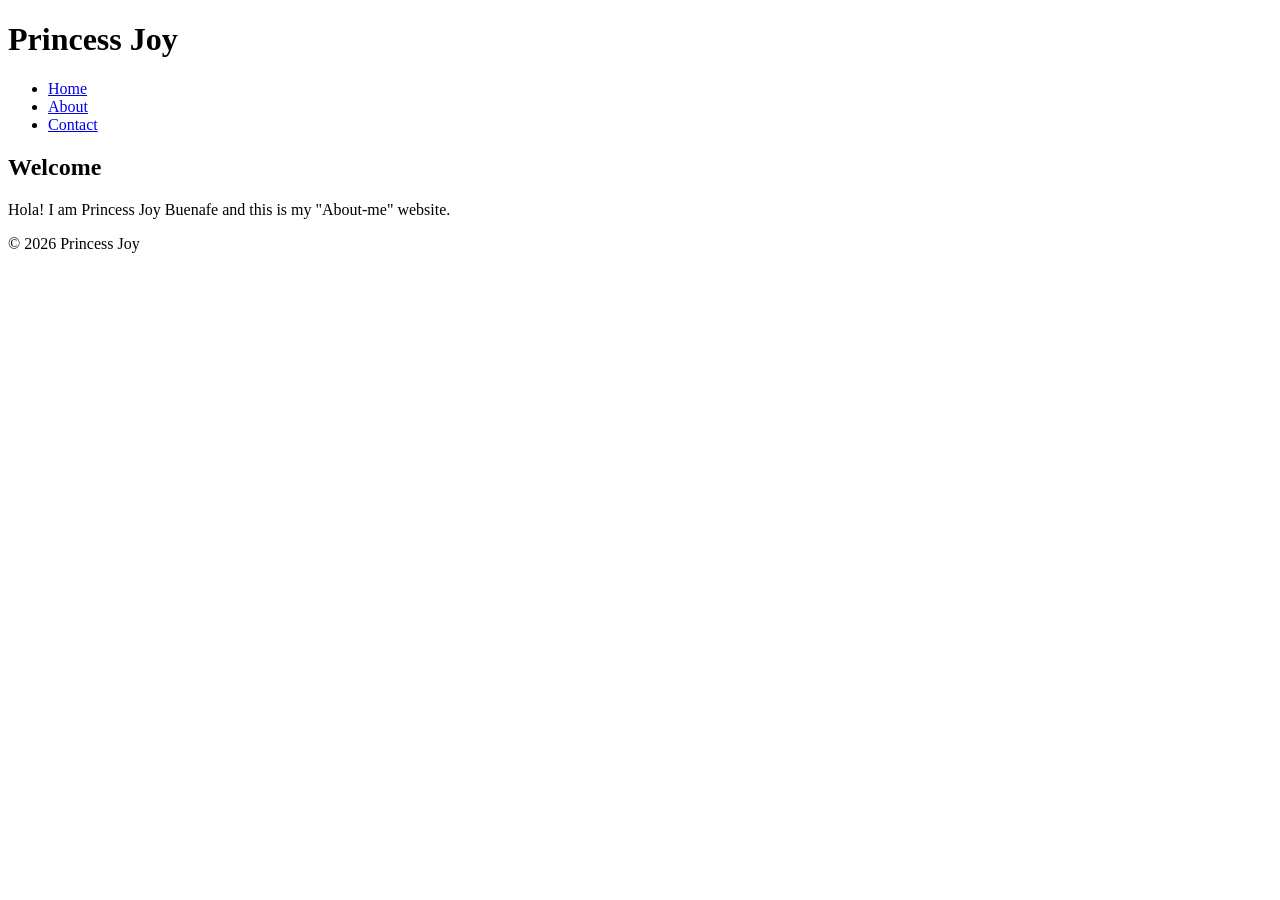
==== index.html @ 95a8334f "Initial commit — Module 2 Ex 1: semantic three-page site" ====
<!DOCTYPE html>
<html lang="en">
<head>
<meta charset="UTF-8">
<meta name="viewport" content="width=device-width, initial-scale=1">
<title>Home | Princess Joy</title>
</head>
<body>
<header>
<h1>Princess Joy</h1>
<nav>
<ul>
<li><a href="index.html">Home</a></li>
<li><a href="about.html">About</a></li>
<li><a href="contact.html">Contact</a></li>
</ul>
</nav>
</header>
<main>
<article>
<h2>Welcome</h2>
<p>Hola! I am Princess Joy Buenafe and this is my "About-me" website.</p>
</article>
</main>
<footer>
<p>&copy; 2026 Princess Joy</p>
</footer>
</body>
</html>
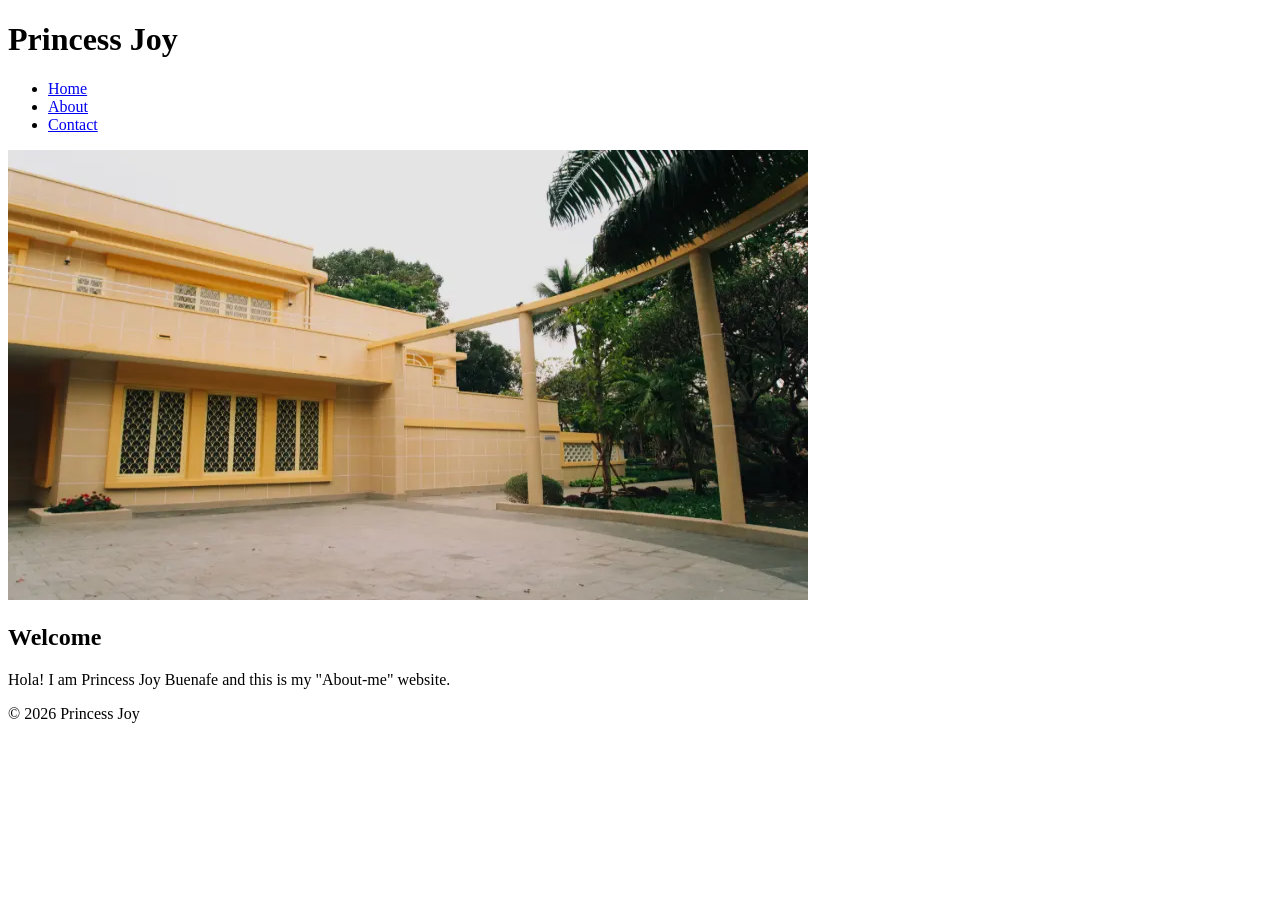
==== commit d578d08d: "Assets commit" ====
--- a/index.html
+++ b/index.html
@@ -4,7 +4,19 @@
 <meta charset="UTF-8">
 <meta name="viewport" content="width=device-width, initial-scale=1">
 <title>Home | Princess Joy</title>
+<meta name="description" content="A one-sentence 150-char summary specific to this
+page.">
+<link rel="canonical" href="https://YOUR-DOMAIN.com/index.html">
+<!-- Open Graph -->
+<meta property="og:type" content="website">
+<meta property="og:title" content="Home | Your Name">
+<meta property="og:description" content="Same as meta description or slightly shorter.">
+<meta property="og:image" content="https://YOUR-DOMAIN.com/assets/hero-md.jpg">
+<meta property="og:url" content="https://YOUR-DOMAIN.com/index.html">
+<!-- Twitter Card -->
+<meta name="twitter:card" content="summary_large_image">
 </head>
+
 <body>
 <header>
 <h1>Princess Joy</h1>
@@ -17,6 +29,18 @@
 </nav>
 </header>
 <main>
+    <picture>
+<source type="image/webp"
+        srcset="assets/pj-sm.webp 400w,
+                assets/pj-md.webp 800w,
+                assets/pj-lg.webp 1600w"
+        sizes="(max-width: 600px) 90vw, 800px">
+<img src="assets/hero-md.jpg"
+alt="Descriptive alt text for what is in the photo"
+width="800" height="450"
+loading="lazy">
+</picture>
+
 <article>
 <h2>Welcome</h2>
 <p>Hola! I am Princess Joy Buenafe and this is my "About-me" website.</p>
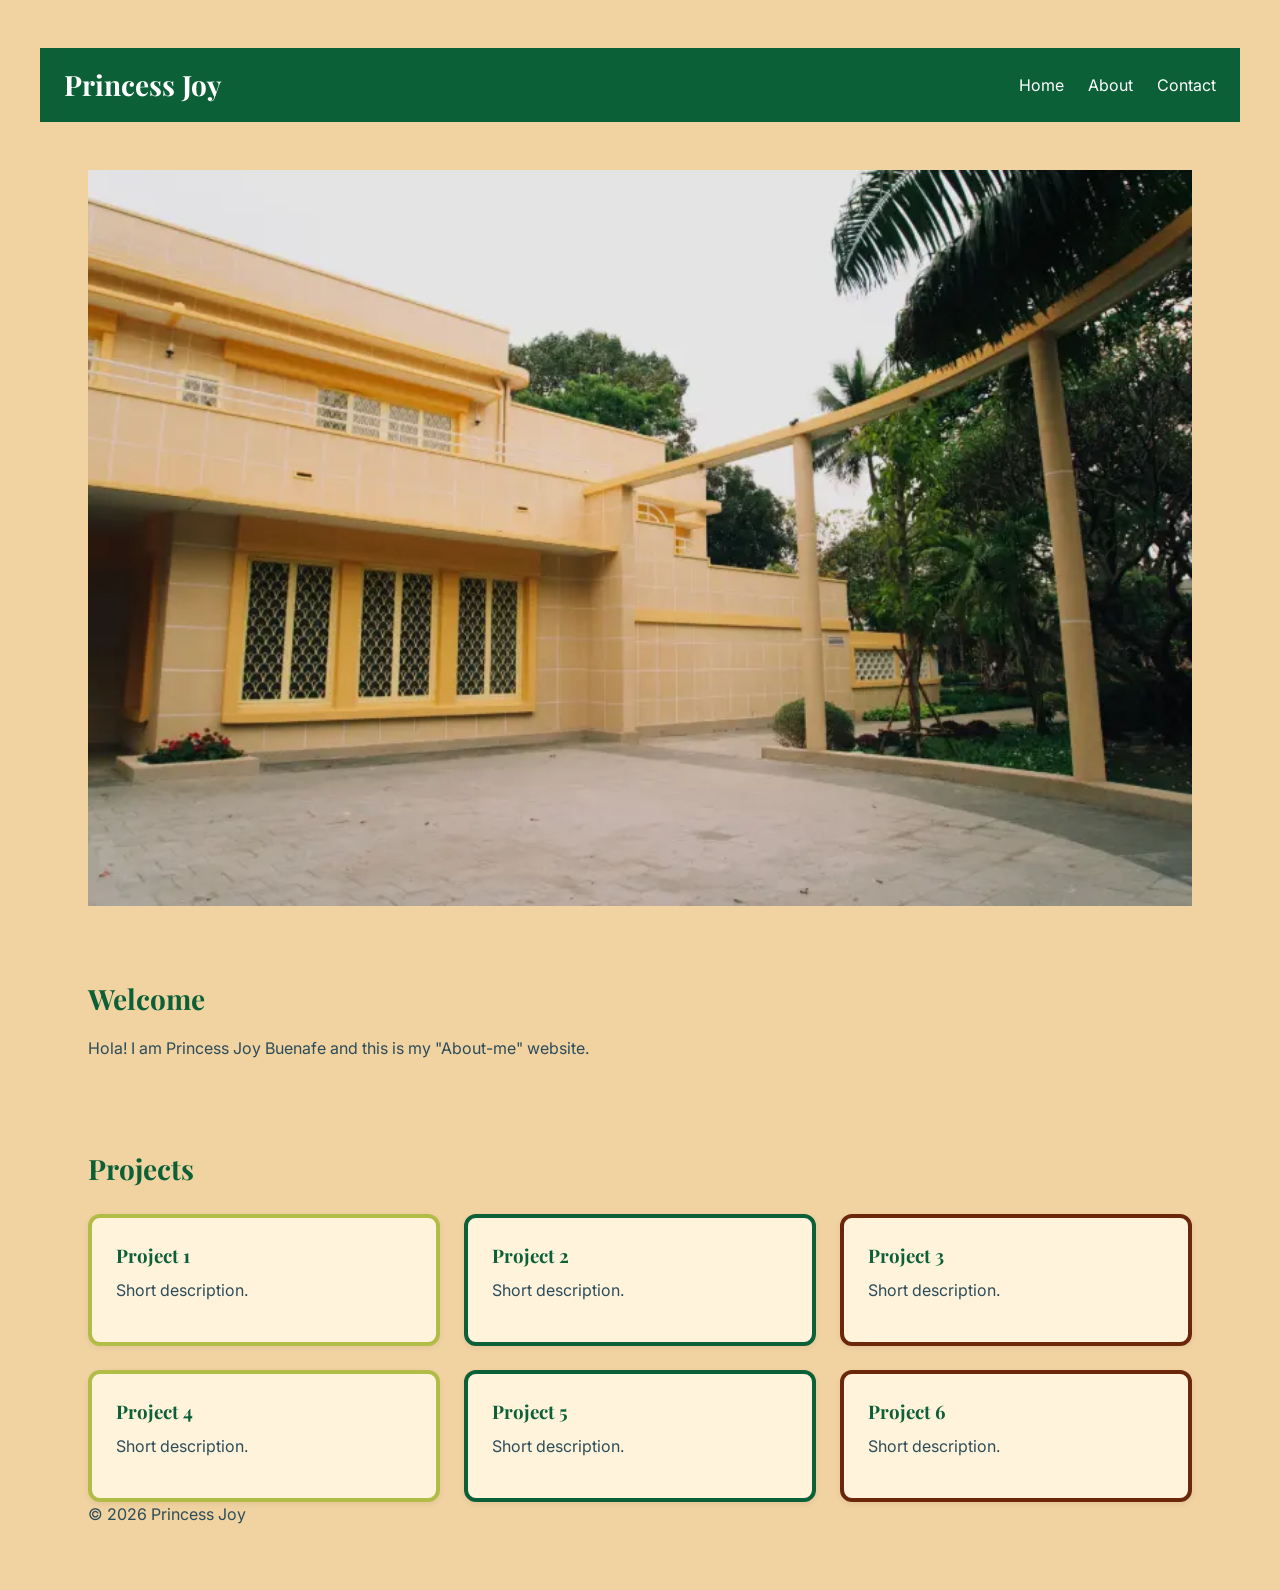
==== commit 360b372f: "gggggggg" ====
--- a/index.html
+++ b/index.html
@@ -1,32 +1,35 @@
 <!DOCTYPE html>
 <html lang="en">
 <head>
+        <link rel="preconnect" href="https://fonts.googleapis.com">
+<link
+href="https://fonts.googleapis.com/css2?family=Inter:wght@400;600&family=Playfair+Displa
+y:wght@700&display=swap" rel="stylesheet">
+<link rel="stylesheet" href="css/style.css">
 <meta charset="UTF-8">
-<meta name="viewport" content="width=device-width, initial-scale=1">
 <title>Home | Princess Joy</title>
-<meta name="description" content="A one-sentence 150-char summary specific to this
-page.">
-<link rel="canonical" href="https://YOUR-DOMAIN.com/index.html">
+<meta name="Princess Joy" content=" HI HELLOV BYEEEEEEEEEEEEEEEEEEEEEEEEEEEEEEEEEEEEEEEEEEEEEEEEEEEEEEEEEEEEEEEEEEEEEEEEEEEEEEEEEEEEEEEEEEEEE!!">
+<link rel="canonical" href="https://github.com/princessjoybuenafe94-maker/About-me/blob/main/index.html">
 <!-- Open Graph -->
 <meta property="og:type" content="website">
-<meta property="og:title" content="Home | Your Name">
+<meta property="og:title" content="Home | Princess Joy">
 <meta property="og:description" content="Same as meta description or slightly shorter.">
-<meta property="og:image" content="https://YOUR-DOMAIN.com/assets/hero-md.jpg">
-<meta property="og:url" content="https://YOUR-DOMAIN.com/index.html">
+<meta property="og:image" content="https://github.com/princessjoybuenafe94-maker/About-me/tree/main/assets/bg-original.jpg">
+<meta property="og:url" content="https://github.com/princessjoybuenafe94-maker/About-me/blob/main/index.html">
 <!-- Twitter Card -->
 <meta name="twitter:card" content="summary_large_image">
 </head>
 
 <body>
-<header>
-<h1>Princess Joy</h1>
-<nav>
-<ul>
-<li><a href="index.html">Home</a></li>
-<li><a href="about.html">About</a></li>
-<li><a href="contact.html">Contact</a></li>
-</ul>
-</nav>
+<header class="site-header">
+  <h1>Princess Joy</h1>
+  <nav>
+    <ul class="nav-links">
+      <li><a href="index.html">Home</a></li>
+      <li><a href="about.html">About</a></li>
+      <li><a href="contact.html">Contact</a></li>
+    </ul>
+  </nav>
 </header>
 <main>
     <picture>
@@ -45,6 +48,19 @@
 <h2>Welcome</h2>
 <p>Hola! I am Princess Joy Buenafe and this is my "About-me" website.</p>
 </article>
+
+<section class="projects">
+<h2>Projects</h2>
+<div class="grid">
+<article class="card"><h3>Project 1</h3><p>Short description.</p></article>
+<article class="card"><h3>Project 2</h3><p>Short description.</p></article>
+<article class="card"><h3>Project 3</h3><p>Short description.</p></article>
+<article class="card"><h3>Project 4</h3><p>Short description.</p></article>
+<article class="card"><h3>Project 5</h3><p>Short description.</p></article>
+<article class="card"><h3>Project 6</h3><p>Short description.</p></article>
+</div>
+</section>
+
 </main>
 <footer>
 <p>&copy; 2026 Princess Joy</p>
--- a/css/style.css
+++ b/css/style.css
@@ -0,0 +1,238 @@
+/* =========================================================
+   EXERCISE 1 — Design Tokens (CSS Custom Properties)
+   PROFE7 · Digital Web Authoring · Module 3
+   ========================================================= */
+
+:root {
+  --clr-meadow: #0C6038;
+  --clr-mustard: #B2BD47;
+  --clr-peach: #F1D2A1;
+  --clr-outer-space: #2B4C59;
+  --clr-crimson: #6C270A;
+  --clr-text: #2B4C59;
+  --clr-muted: #516A60;
+  --clr-bg: #F1D2A1;
+  --clr-surface: #FFF3DC;
+
+  --font-body: "Inter", system-ui, sans-serif;
+  --font-heading: "Playfair Display", Georgia, serif;
+
+  --space-xs: 0.5rem;
+  --space-sm: 1rem;
+  --space-md: 1.5rem;
+  --space-lg: 3rem;
+}
+
+/* Reset */
+* {
+  box-sizing: border-box;
+  margin: 0;
+  padding: 0;
+}
+
+body {
+  font-family: var(--font-body);
+  color: var(--clr-text);
+  background: var(--clr-bg);
+  line-height: 1.5;
+  padding: var(--space-lg);
+  max-width: 1200px;
+  width: 100%;
+  margin: 0 auto;
+}
+
+main {
+  display: grid;
+  gap: var(--space-md);
+}
+
+img {
+  display: block;
+  height: auto;
+  max-width: 100%;
+}
+
+h1, h2, h3 {
+  font-family: var(--font-heading);
+  color: var(--clr-meadow);
+}
+
+h1 {
+  font-size: clamp(2rem, 5vw, 3.5rem);
+  margin-bottom: var(--space-md);
+}
+
+h2 {
+  font-size: 1.75rem;
+  margin: var(--space-lg) 0 var(--space-sm);
+}
+
+a {
+  color: var(--clr-crimson);
+}
+
+p {
+  color: var(--clr-text);
+  margin-bottom: var(--space-sm);
+}
+
+.muted {
+  color: var(--clr-muted);
+}
+
+/* =========================================================
+   EXERCISE 2 — Box Model demo
+   Global reset sets box-sizing: border-box, so with width:200px
+   the padding + border are INCLUDED in that 200px, not added
+   on top. Total rendered width = 200px.
+   ========================================================= */
+.card {
+  width: min(100%, 200px);
+  padding: 24px;
+  border: 4px solid var(--clr-mustard);
+  margin: 16px;
+  background: var(--clr-surface);
+}
+
+/* Step 8: temporarily uncomment to compare box-sizing modes.
+   With this active, padding + border are ADDED on top of the
+   200px width, so total rendered width = 200 + 48 + 8 = 256px. */
+/*
+.card {
+  box-sizing: content-box;
+}
+*/
+
+/* =========================================================
+   EXERCISE 3 — Responsive nav bar with Flexbox
+   ========================================================= */
+.site-header {
+  display: flex;
+  align-items: center;
+  justify-content: space-between;
+  padding: var(--space-sm) var(--space-md);
+  background: var(--clr-meadow);
+  color: white;
+  max-width: none;
+  margin: 0 -3rem var(--space-lg);
+}
+
+.site-header h1 {
+  color: white;
+  font-size: 1.75rem;
+  margin: 0;
+}
+
+.nav-links {
+  list-style: none;
+  display: flex;
+  flex-wrap: wrap;
+  gap: var(--space-md);
+}
+
+.nav-links a {
+  color: white;
+  text-decoration: none;
+}
+
+.nav-links a:hover {
+  color: var(--clr-mustard);
+}
+
+picture,
+picture img {
+  display: block;
+  width: 100%;
+}
+
+fieldset {
+  border: 1px solid var(--clr-muted);
+  padding: var(--space-md);
+}
+
+legend {
+  font-weight: 600;
+  padding: 0 var(--space-xs);
+}
+
+label,
+input,
+textarea,
+button {
+  font: inherit;
+}
+
+label {
+  display: block;
+  font-weight: 600;
+  margin-bottom: var(--space-xs);
+}
+
+input,
+textarea {
+  background: var(--clr-surface);
+  border: 1px solid var(--clr-outer-space);
+  border-radius: 0.25rem;
+  padding: 0.65rem;
+  width: 100%;
+}
+
+textarea {
+  resize: vertical;
+}
+
+button {
+  background: var(--clr-crimson);
+  border: 0;
+  border-radius: 0.25rem;
+  color: white;
+  cursor: pointer;
+  padding: 0.65rem 1rem;
+}
+
+@media (max-width: 600px) {
+  body {
+    padding: var(--space-md);
+  }
+
+  .site-header {
+    align-items: flex-start;
+    flex-direction: column;
+    gap: var(--space-sm);
+    margin: 0 calc(var(--space-md) * -1) var(--space-lg);
+    padding: var(--space-sm);
+  }
+
+  .nav-links {
+    gap: var(--space-sm);
+  }
+
+  .card {
+    margin: 0;
+    width: 100%;
+  }
+}
+
+.grid {
+display: grid;
+grid-template-columns: repeat(auto-fit, minmax(280px, 1fr));
+gap: var(--space-md);
+margin-top: var(--space-md);
+}
+.grid .card {
+width: 100%;
+margin: 0;
+padding: var(--space-md);
+border-radius: 12px;
+background: var(--clr-surface);
+box-shadow: 0 2px 6px rgba(0,0,0,0.06);
+}
+.card h3 { color: var(--clr-meadow); margin-bottom: var(--space-xs); }
+
+.grid .card:nth-child(3n + 2) {
+  border-color: var(--clr-meadow);
+}
+
+.grid .card:nth-child(3n) {
+  border-color: var(--clr-crimson);
+}
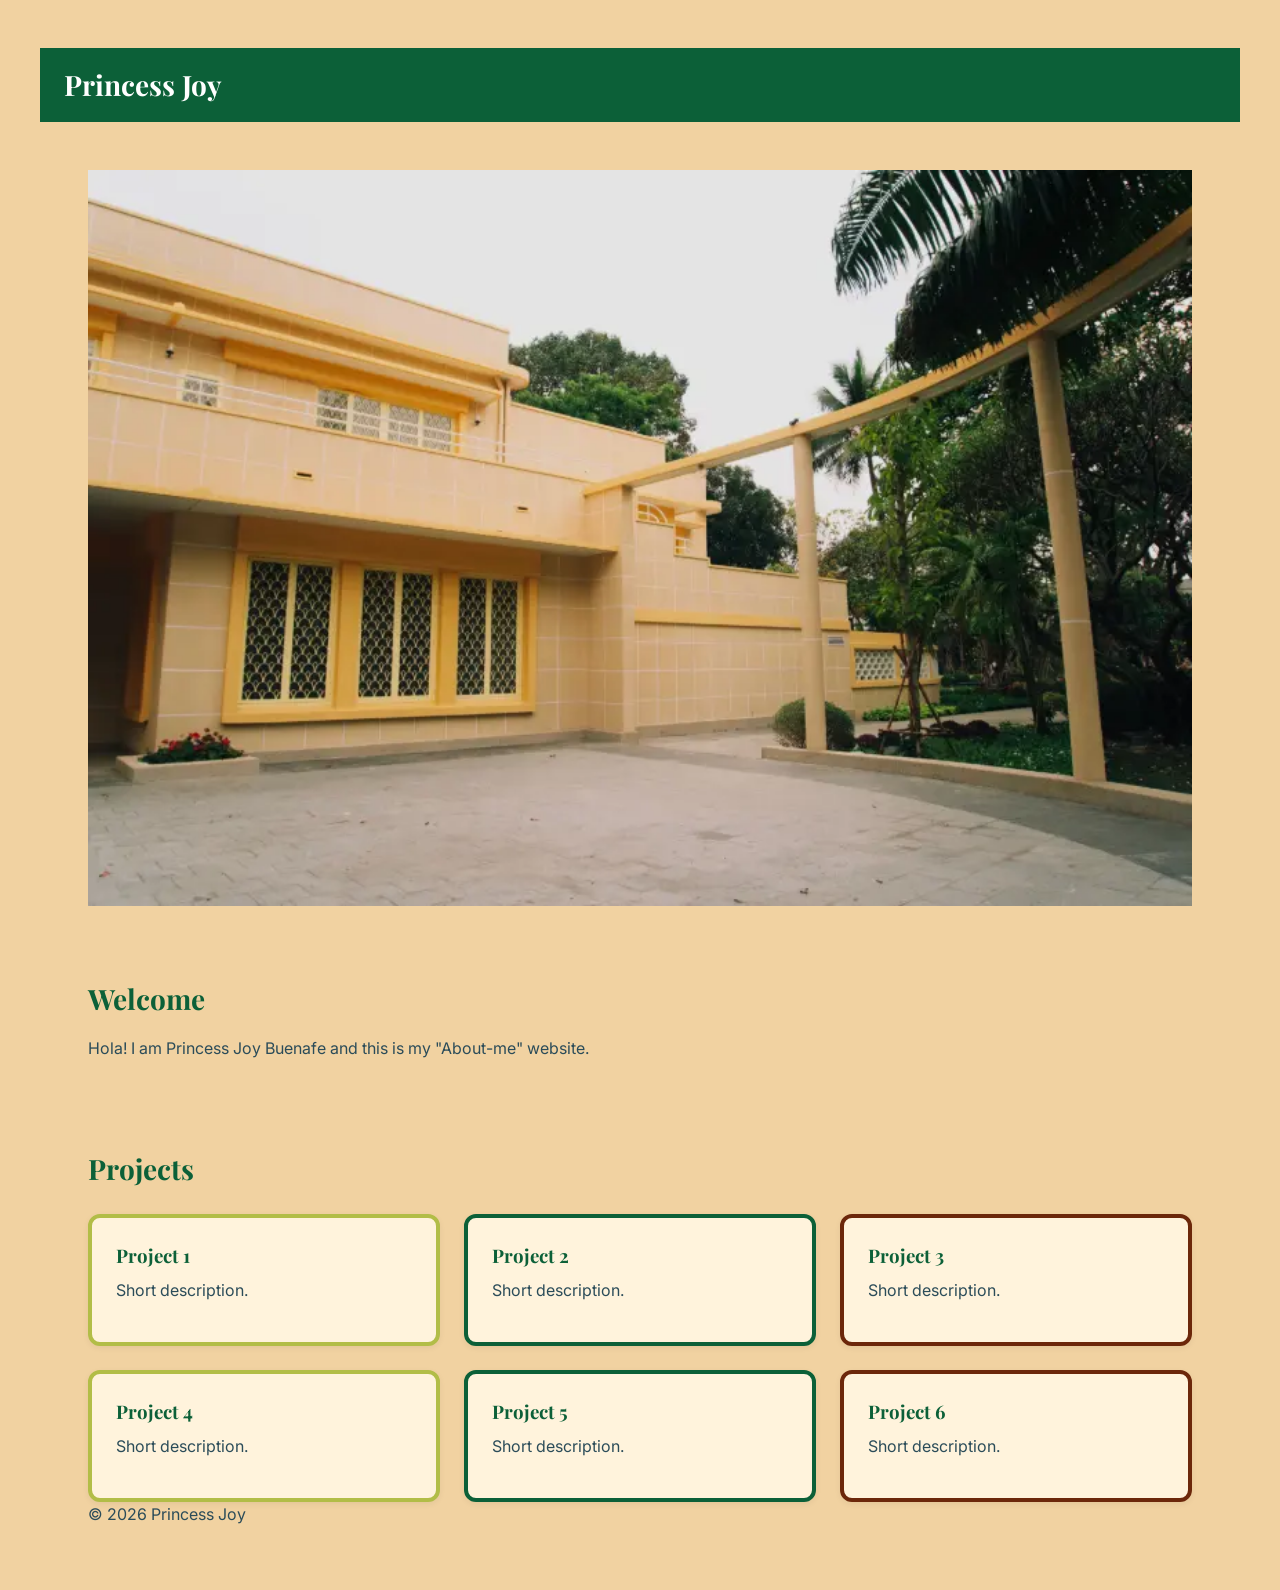
==== commit 513d38d9: "bago nanamn" ====
--- a/index.html
+++ b/index.html
@@ -7,6 +7,7 @@
 y:wght@700&display=swap" rel="stylesheet">
 <link rel="stylesheet" href="css/style.css">
 <meta charset="UTF-8">
+<meta name="viewport" content="width=device-width, initial-scale=1">
 <title>Home | Princess Joy</title>
 <meta name="Princess Joy" content=" HI HELLOV BYEEEEEEEEEEEEEEEEEEEEEEEEEEEEEEEEEEEEEEEEEEEEEEEEEEEEEEEEEEEEEEEEEEEEEEEEEEEEEEEEEEEEEEEEEEEEE!!">
 <link rel="canonical" href="https://github.com/princessjoybuenafe94-maker/About-me/blob/main/index.html">
@@ -23,13 +24,16 @@
 <body>
 <header class="site-header">
   <h1>Princess Joy</h1>
-  <nav>
-    <ul class="nav-links">
-      <li><a href="index.html">Home</a></li>
-      <li><a href="about.html">About</a></li>
-      <li><a href="contact.html">Contact</a></li>
-    </ul>
-  </nav>
+  <details class="menu">
+    <summary aria-label="Open navigation menu">☰</summary>
+    <nav>
+      <ul class="nav-links">
+        <li><a href="index.html">Home</a></li>
+        <li><a href="about.html">About</a></li>
+        <li><a href="contact.html">Contact</a></li>
+      </ul>
+    </nav>
+  </details>
 </header>
 <main>
     <picture>
--- a/css/style.css
+++ b/css/style.css
@@ -104,16 +104,19 @@
 */
 
 /* =========================================================
-   EXERCISE 3 — Responsive nav bar with Flexbox
+   MODULE 4 · EXERCISE 2 — Mobile-first responsive header
+   Default styles below are the MOBILE styles.
+   The min-width: 768px query near the bottom enhances
+   the layout for tablet/desktop screens.
    ========================================================= */
 .site-header {
   display: flex;
+  flex-direction: column;
   align-items: center;
-  justify-content: space-between;
-  padding: var(--space-sm) var(--space-md);
+  gap: var(--space-sm);
+  padding: var(--space-sm);
   background: var(--clr-meadow);
   color: white;
-  max-width: none;
   margin: 0 -3rem var(--space-lg);
 }
 
@@ -121,13 +124,31 @@
   color: white;
   font-size: 1.75rem;
   margin: 0;
+}
+
+.menu {
+  width: 100%;
+}
+
+.menu summary {
+  color: white;
+  cursor: pointer;
+  font-size: 1.75rem;
+  line-height: 1;
+  list-style: none;
+  text-align: center;
+}
+
+.menu summary::-webkit-details-marker {
+  display: none;
 }
 
 .nav-links {
   list-style: none;
   display: flex;
-  flex-wrap: wrap;
-  gap: var(--space-md);
+  flex-direction: column;
+  align-items: center;
+  gap: var(--space-sm);
 }
 
 .nav-links a {
@@ -190,26 +211,40 @@
   padding: 0.65rem 1rem;
 }
 
+/* Small-screen tweaks that are NOT part of the header
+   (body padding, .card sizing) — kept from before */
 @media (max-width: 600px) {
   body {
     padding: var(--space-md);
   }
 
-  .site-header {
-    align-items: flex-start;
-    flex-direction: column;
-    gap: var(--space-sm);
-    margin: 0 calc(var(--space-md) * -1) var(--space-lg);
-    padding: var(--space-sm);
-  }
-
-  .nav-links {
-    gap: var(--space-sm);
-  }
-
   .card {
     margin: 0;
     width: 100%;
+  }
+}
+
+/* =========================================================
+   MODULE 4 · EXERCISE 2 — Enhance header for tablet/desktop
+   ========================================================= */
+@media (min-width: 768px) {
+  .site-header {
+    flex-direction: row;
+    justify-content: space-between;
+    padding: var(--space-sm) var(--space-md);
+  }
+
+  .menu {
+    width: auto;
+  }
+
+  .menu summary {
+    display: none;
+  }
+
+  .nav-links {
+    flex-direction: row;
+    gap: var(--space-md);
   }
 }
 
@@ -235,4 +270,4 @@
 
 .grid .card:nth-child(3n) {
   border-color: var(--clr-crimson);
-}
+}
